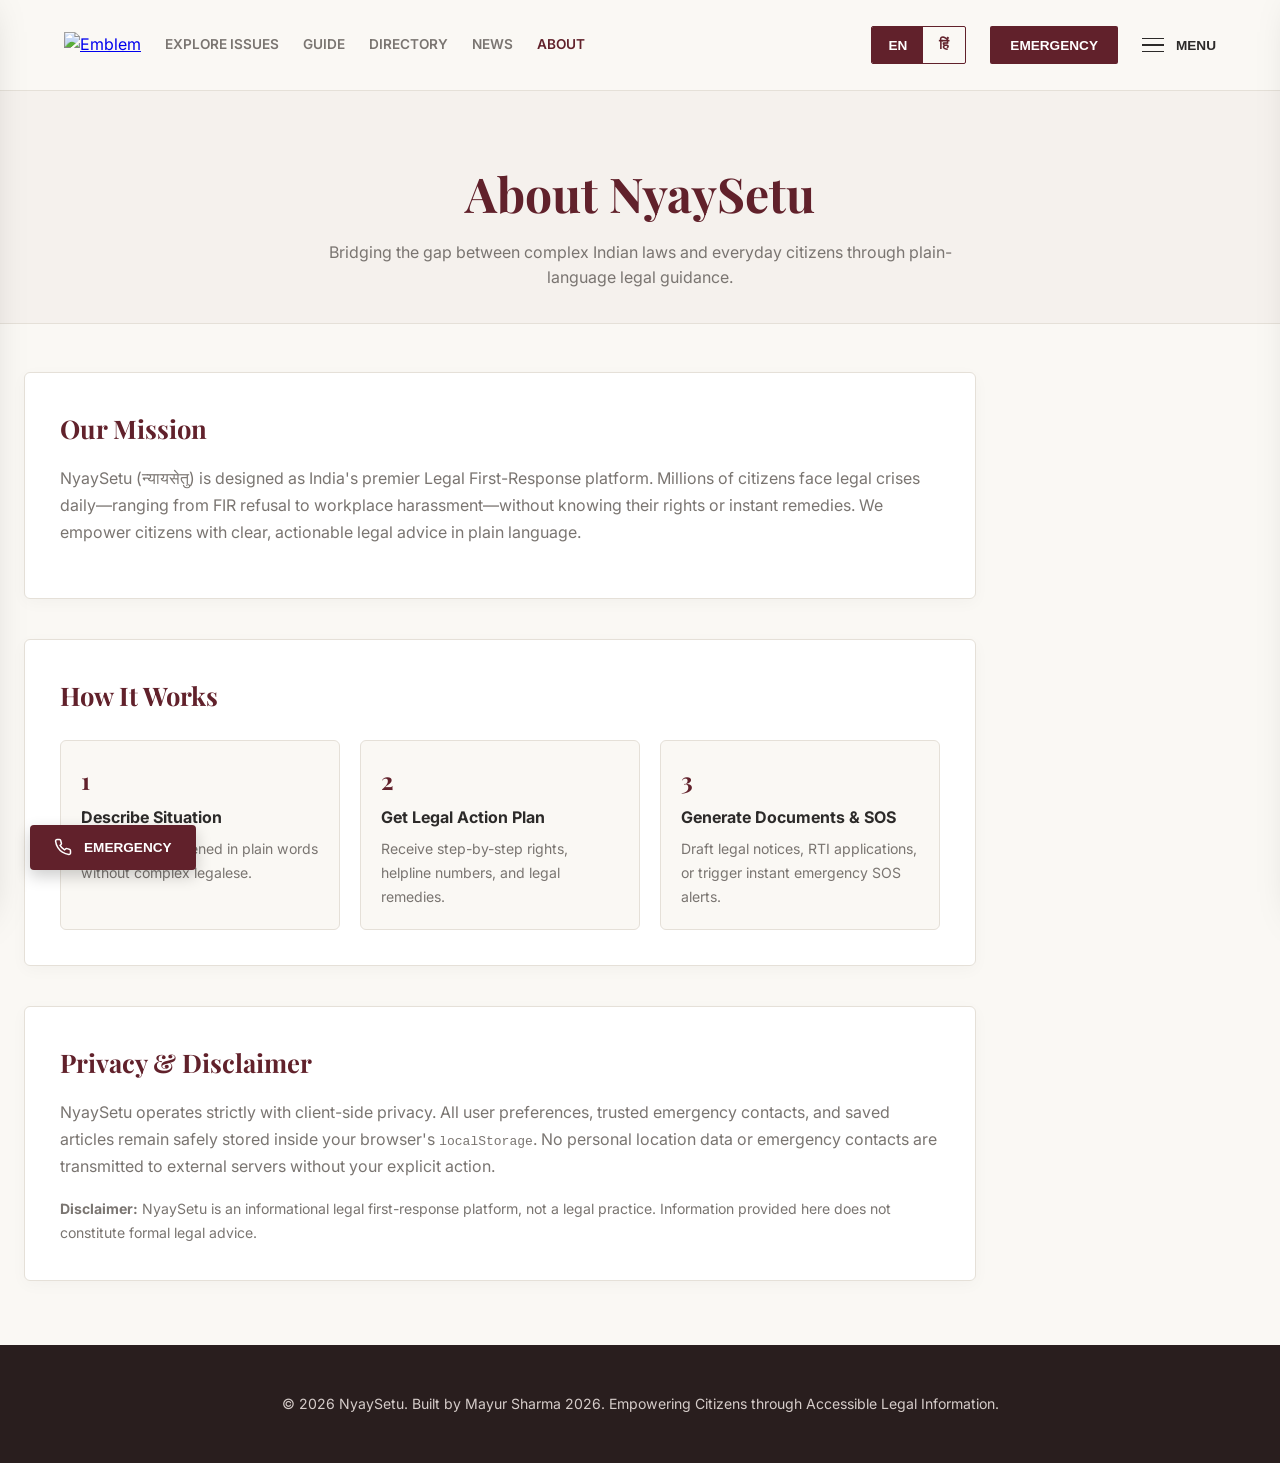
==== frontend/about.html @ e7c4786b "Organize project: frontend, data, scripts, docs" ====
<!DOCTYPE html>
<html lang="en">

<head>
    <meta charset="UTF-8">
    <meta name="viewport" content="width=device-width, initial-scale=1.0">
    <title>About NyayMitra | Legal First-Response System</title>
    <meta name="description"
        content="NyayMitra is India's first AI-assisted Legal First-Response System designed to make legal rights and emergency help accessible to every citizen.">
    <!-- Google Fonts -->
    <link rel="preconnect" href="https://fonts.googleapis.com">
    <link rel="preconnect" href="https://fonts.gstatic.com" crossorigin>
    <link
        href="https://fonts.googleapis.com/css2?family=Inter:wght@400;500;600;700&family=Playfair+Display:wght@500;600;700&display=swap"
        rel="stylesheet">
    <link rel="stylesheet" href="assets/panels.css">
    <style>
        :root {
            --bg-color: #FAF8F4;
            --card-bg: #FFFFFF;
            --primary-accent: #61212B;
            --primary-hover: #4A1525;
            --btn-cream: #EBDAC2;
            --text-primary: #2C2A29;
            --text-secondary: #7A7571;
            --border-color: #E5E0D8;
            --footer-bg: #291E1E;
            --font-body: 'Inter', sans-serif;
            --font-heading: 'Playfair Display', serif;
            --border-radius-card: 6px;
        }

        *,
        *::before,
        *::after {
            box-sizing: border-box;
            margin: 0;
            padding: 0;
        }

        body {
            font-family: var(--font-body);
            background-color: var(--bg-color);
            color: var(--text-primary);
            line-height: 1.6;
        }

        .container {
            max-width: 1000px;
            margin: 0 auto;
            padding: 0 24px;
        }

        .navbar {
            position: sticky;
            top: 0;
            background-color: var(--bg-color);
            border-bottom: 1px solid var(--border-color);
            z-index: 1000;
            padding: 0;
        }

        .navbar .container {
            display: flex;
            align-items: center;
            justify-content: space-between;
            height: 90px;
            max-width: 1200px;
        }

        .navbar-left,
        .navbar-right {
            display: flex;
            align-items: center;
            height: 100%;
            gap: 1.5rem;
        }

        .logo {
            height: 60px;
            width: auto;
        }

        .nav-links {
            display: none;
        }

        @media (min-width: 1024px) {
            .nav-links {
                display: flex;
                align-items: center;
                gap: 1.5rem;
            }

            .nav-links a {
                text-transform: uppercase;
                font-size: 0.85rem;
                font-weight: 600;
                color: var(--text-secondary);
                text-decoration: none;
            }

            .nav-links a:hover,
            .nav-links a.active {
                color: var(--primary-accent);
            }
        }

        .lang-toggle {
            display: flex;
            border: 1px solid var(--primary-accent);
            border-radius: 2px;
            overflow: hidden;
            height: 38px;
        }

        .lang-toggle button {
            padding: 0 1rem;
            font-size: 0.85rem;
            font-weight: 600;
            border: none;
            background: transparent;
            cursor: pointer;
        }

        .lang-toggle .active {
            background-color: var(--primary-accent);
            color: white;
        }

        .lang-toggle .inactive {
            color: var(--primary-accent);
        }

        .btn-emergency {
            background-color: var(--primary-accent);
            color: white;
            padding: 0 1.25rem;
            height: 38px;
            border-radius: 2px;
            font-size: 0.85rem;
            font-weight: 600;
            text-transform: uppercase;
            display: flex;
            align-items: center;
            gap: 0.5rem;
            cursor: pointer;
            border: none;
        }

        .btn-menu {
            display: flex;
            align-items: center;
            gap: 0.75rem;
            font-size: 0.85rem;
            font-weight: 600;
            text-transform: uppercase;
            color: var(--text-primary);
            cursor: pointer;
            border: none;
            background: none;
        }

        .hamburger-icon {
            display: flex;
            flex-direction: column;
            gap: 5px;
        }

        .hamburger-icon span {
            width: 22px;
            height: 1.5px;
            background-color: var(--text-primary);
        }

        .hero-mini {
            padding: 4rem 24px 2rem;
            text-align: center;
            background-color: rgba(97, 33, 43, 0.03);
            border-bottom: 1px solid var(--border-color);
        }

        .hero-mini h1 {
            font-family: var(--font-heading);
            font-size: clamp(2rem, 4vw, 3rem);
            color: var(--primary-accent);
            margin-bottom: 0.5rem;
        }

        .hero-mini p {
            color: var(--text-secondary);
            max-width: 650px;
            margin: 0 auto;
        }

        .content-section {
            margin: 3rem 0;
            display: flex;
            flex-direction: column;
            gap: 2.5rem;
        }

        .card-box {
            background: var(--card-bg);
            border: 1px solid var(--border-color);
            border-radius: var(--border-radius-card);
            padding: 2.2rem;
            box-shadow: 0 4px 16px rgba(0, 0, 0, 0.03);
        }

        .card-box h2 {
            font-family: var(--font-heading);
            color: var(--primary-accent);
            font-size: 1.6rem;
            margin-bottom: 1rem;
        }

        .card-box p {
            color: var(--text-secondary);
            line-height: 1.7;
            margin-bottom: 1rem;
        }

        .how-grid {
            display: grid;
            grid-template-columns: repeat(auto-fit, minmax(260px, 1fr));
            gap: 20px;
            margin-top: 1.5rem;
        }

        .step-box {
            background: var(--bg-color);
            padding: 1.25rem;
            border-radius: 6px;
            border: 1px solid var(--border-color);
        }

        .step-num {
            font-family: var(--font-heading);
            font-size: 1.5rem;
            font-weight: 700;
            color: var(--primary-accent);
        }

        .step-title {
            font-weight: 700;
            margin: 6px 0;
        }

        .floating-emergency {
            position: fixed;
            bottom: 30px;
            left: 30px;
            background-color: var(--primary-accent);
            color: white;
            padding: 0.85rem 1.5rem;
            border-radius: 4px;
            font-size: 0.85rem;
            font-weight: 600;
            text-transform: uppercase;
            display: flex;
            align-items: center;
            gap: 0.75rem;
            box-shadow: 0 6px 16px rgba(0, 0, 0, 0.2);
            z-index: 1000;
            border: none;
            cursor: pointer;
        }

        footer {
            background: var(--footer-bg);
            color: #D5CCC9;
            padding: 3rem 0;
            margin-top: 4rem;
            font-size: 0.88rem;
        }
    </style>
</head>

<body>
    <!-- Navbar -->
    <nav class="navbar">
        <div class="container">
            <div class="navbar-left">
                <a href="index.html"><img src="https://upload.wikimedia.org/wikipedia/commons/5/55/Emblem_of_India.svg"
                        alt="Emblem" class="logo"></a>
                <div class="nav-links">
                    <a href="explore.html">Explore Issues</a>
                    <a href="index.html">Guide</a>
                    <a href="directory.html">Directory</a>
                    <a href="news.html">News</a>
                    <a href="about.html" class="active">About</a>
                </div>
            </div>
            <div class="navbar-right">
                <div class="lang-toggle">
                    <button class="active">EN</button>
                    <button class="inactive">हिं</button>
                </div>
                <button class="btn-emergency">EMERGENCY</button>
                <button class="btn-menu" id="mobileMenuBtn">
                    <div class="hamburger-icon"><span></span><span></span><span></span></div>
                    MENU
                </button>
            </div>
        </div>
    </nav>

    <header class="hero-mini">
        <div class="container">
            <h1>About NyaySetu</h1>
            <p>Bridging the gap between complex Indian laws and everyday citizens through plain-language legal guidance.
            </p>
        </div>
    </header>

    <main class="container content-section">
        <div class="card-box">
            <h2>Our Mission</h2>
            <p>NyaySetu (न्यायसेतु) is designed as India's premier Legal First-Response platform. Millions of citizens
                face legal crises daily—ranging from FIR refusal to workplace harassment—without knowing their rights or
                instant remedies. We empower citizens with clear, actionable legal advice in plain language.</p>
        </div>

        <div class="card-box" id="how-it-works">
            <h2>How It Works</h2>
            <div class="how-grid">
                <div class="step-box">
                    <div class="step-num">1</div>
                    <div class="step-title">Describe Situation</div>
                    <p style="font-size:0.88rem; margin:0;">Enter what happened in plain words without complex legalese.
                    </p>
                </div>
                <div class="step-box">
                    <div class="step-num">2</div>
                    <div class="step-title">Get Legal Action Plan</div>
                    <p style="font-size:0.88rem; margin:0;">Receive step-by-step rights, helpline numbers, and legal
                        remedies.</p>
                </div>
                <div class="step-box">
                    <div class="step-num">3</div>
                    <div class="step-title">Generate Documents & SOS</div>
                    <p style="font-size:0.88rem; margin:0;">Draft legal notices, RTI applications, or trigger instant
                        emergency SOS alerts.</p>
                </div>
            </div>
        </div>

        <div class="card-box" id="privacy">
            <h2>Privacy & Disclaimer</h2>
            <p>NyaySetu operates strictly with client-side privacy. All user preferences, trusted emergency contacts,
                and saved articles remain safely stored inside your browser's <code>localStorage</code>. No personal
                location data or emergency contacts are transmitted to external servers without your explicit action.
            </p>
            <p style="font-size:0.88rem; color:var(--text-secondary); margin:0;"><strong>Disclaimer:</strong> NyaySetu
                is an informational legal first-response platform, not a legal practice. Information provided here does
                not constitute formal legal advice.</p>
        </div>
    </main>

    <button class="floating-emergency">
        <svg width="18" height="18" viewBox="0 0 24 24" fill="none" stroke="currentColor" stroke-width="2">
            <path
                d="M22 16.92v3a2 2 0 0 1-2.18 2 19.79 19.79 0 0 1-8.63-3.07 19.5 19.5 0 0 1-6-6 19.79 19.79 0 0 1-3.07-8.67A2 2 0 0 1 4.11 2h3a2 2 0 0 1 2 1.72 12.84 12.84 0 0 0 .7 2.81 2 2 0 0 1-.45 2.11L8.09 9.91a16 16 0 0 0 6 6l1.27-1.27a2 2 0 0 1 2.11-.45 12.84 12.84 0 0 0 2.81.7A2 2 0 0 1 22 16.92z">
            </path>
        </svg>
        Emergency
    </button>

    <footer>
        <div class="container" style="text-align: center;">
            <p>© 2026 NyaySetu. Built by Mayur Sharma 2026. Empowering Citizens through Accessible Legal Information.
            </p>
        </div>
    </footer>

    <script src="assets/emergency.js"></script>
    <script src="assets/menu.js"></script>
</body>

</html>
---- frontend/assets/panels.css ----
/* ==========================================
   NYAYSETU SHARED PANELS STYLES (panels.css)
   Theme: Maroon (#61212B / #4A1525) + Cream (#FAF8F4)
   ========================================== */

/* Dark & High Contrast Themes */
body.dark-theme {
    --bg-color: #1a1616 !important;
    --card-bg: #262020 !important;
    --text-primary: #f3ede7 !important;
    --text-secondary: #b5aba6 !important;
    --border-color: #3b3232 !important;
    --footer-bg: #120e0e !important;
    --primary-accent: #9e3d4c !important;
    --primary-hover: #b8495a !important;
}

body.dark-theme .navbar {
    background-color: var(--bg-color) !important;
    border-bottom-color: var(--border-color) !important;
}

body.high-contrast {
    --bg-color: #000000 !important;
    --card-bg: #121212 !important;
    --text-primary: #ffffff !important;
    --text-secondary: #ffffff !important;
    --border-color: #ffffff !important;
    --primary-accent: #ff3344 !important;
    --primary-hover: #ff6677 !important;
}

body.font-size-sm {
    font-size: 14px !important;
}
body.font-size-lg {
    font-size: 18px !important;
}

/* Scroll Lock */
body.nyay-panel-open {
    overflow: hidden !important;
}

/* Backdrop Overlay */
.nyay-overlay {
    position: fixed;
    top: 0;
    left: 0;
    width: 100vw;
    height: 100vh;
    background: rgba(20, 10, 12, 0.55);
    backdrop-filter: blur(4px);
    -webkit-backdrop-filter: blur(4px);
    z-index: 99998;
    opacity: 0;
    visibility: hidden;
    transition: opacity 0.3s cubic-bezier(0.22, 1, 0.36, 1), visibility 0.3s ease;
}

.nyay-overlay.active {
    opacity: 1;
    visibility: visible;
}

/* Common Drawer Base */
.nyay-drawer {
    position: fixed;
    z-index: 99999;
    background-color: var(--bg-color, #FAF8F4);
    color: var(--text-primary, #2C2A29);
    box-shadow: 0 12px 40px rgba(0, 0, 0, 0.25);
    display: flex;
    flex-direction: column;
    overflow: hidden;
    transition: transform 0.35s cubic-bezier(0.22, 1, 0.36, 1);
}

/* ==========================================
   1. EMERGENCY PANEL STYLES
   ========================================== */
.nyay-emergency-drawer {
    top: 0;
    right: 0;
    width: 460px;
    max-width: 100vw;
    height: 100vh;
    transform: translateX(105%);
}

@media (max-width: 768px) {
    .nyay-emergency-drawer {
        top: auto;
        bottom: 0;
        left: 0;
        right: 0;
        width: 100vw;
        height: 90vh;
        max-height: 90vh;
        border-top-left-radius: 20px;
        border-top-right-radius: 20px;
        transform: translateY(105%);
    }
}

.nyay-emergency-drawer.open {
    transform: translate(0, 0) !important;
}

/* Header */
.nyay-emergency-header {
    background-color: var(--primary-accent, #61212B);
    color: #FFFFFF;
    padding: 1.25rem 1.5rem;
    display: flex;
    align-items: center;
    justify-content: space-between;
    box-shadow: 0 2px 10px rgba(0,0,0,0.15);
    flex-shrink: 0;
}

.nyay-emergency-header h2 {
    font-family: var(--font-heading, 'Playfair Display', serif);
    font-size: 1.25rem;
    font-weight: 600;
    margin: 0;
    display: flex;
    align-items: center;
    gap: 0.6rem;
    color: #FFFFFF;
}

.nyay-emergency-header h2 svg {
    flex-shrink: 0;
    animation: pulse-ring 2s infinite;
}

@keyframes pulse-ring {
    0% { transform: scale(1); }
    50% { transform: scale(1.15); }
    100% { transform: scale(1); }
}

.nyay-drawer-close {
    background: rgba(255, 255, 255, 0.15);
    border: none;
    color: #FFFFFF;
    width: 36px;
    height: 36px;
    border-radius: 50%;
    display: flex;
    align-items: center;
    justify-content: center;
    cursor: pointer;
    transition: background 0.2s ease, transform 0.2s ease;
}

.nyay-drawer-close:hover {
    background: rgba(255, 255, 255, 0.3);
    transform: scale(1.05);
}

/* Body Content */
.nyay-drawer-body {
    flex-grow: 1;
    overflow-y: auto;
    padding: 1.5rem;
    display: flex;
    flex-direction: column;
    gap: 1.5rem;
}

/* Emergency Section Header */
.nyay-section-title {
    font-size: 0.85rem;
    font-weight: 700;
    text-transform: uppercase;
    letter-spacing: 0.08em;
    color: var(--primary-accent, #61212B);
    margin-bottom: 0.75rem;
    display: flex;
    align-items: center;
    justify-content: space-between;
}

/* Quick Call Grid */
.nyay-call-grid {
    display: grid;
    grid-template-columns: repeat(2, 1fr);
    gap: 10px;
}

@media (max-width: 380px) {
    .nyay-call-grid {
        grid-template-columns: 1fr;
    }
}

.nyay-call-card {
    background-color: var(--card-bg, #FFFFFF);
    border: 1px solid var(--border-color, #E5E0D8);
    border-radius: var(--border-radius-card, 8px);
    padding: 0.9rem;
    display: flex;
    flex-direction: column;
    justify-content: space-between;
    text-decoration: none;
    color: var(--text-primary, #2C2A29);
    transition: transform 0.2s ease, box-shadow 0.2s ease, border-color 0.2s ease;
    position: relative;
    overflow: hidden;
}

.nyay-call-card::before {
    content: '';
    position: absolute;
    top: 0;
    left: 0;
    width: 4px;
    height: 100%;
    background-color: var(--card-accent, var(--primary-accent));
}

.nyay-call-card:hover {
    transform: translateY(-2px);
    box-shadow: 0 6px 16px rgba(0, 0, 0, 0.08);
    border-color: var(--card-accent, var(--primary-accent));
}

.nyay-call-num {
    font-size: 1.15rem;
    font-weight: 700;
    color: var(--card-accent, var(--primary-accent));
    margin-bottom: 4px;
    display: flex;
    align-items: center;
    gap: 6px;
}

.nyay-call-label {
    font-size: 0.82rem;
    color: var(--text-secondary, #7A7571);
    font-weight: 500;
    line-height: 1.3;
}

.nyay-call-btn-ic {
    display: inline-flex;
    align-items: center;
    gap: 4px;
    font-size: 0.75rem;
    font-weight: 600;
    color: var(--primary-accent, #61212B);
    margin-top: 8px;
}

/* SOS Section */
.nyay-sos-box {
    background: linear-gradient(135deg, rgba(211, 47, 47, 0.08) 0%, rgba(97, 33, 43, 0.05) 100%);
    border: 1.5px dashed #d32f2f;
    border-radius: var(--border-radius-card, 8px);
    padding: 1.25rem;
}

.nyay-sos-btn {
    width: 100%;
    background-color: #d32f2f;
    color: #FFFFFF;
    font-weight: 700;
    font-size: 0.95rem;
    padding: 0.85rem 1rem;
    border-radius: var(--border-radius-sm, 4px);
    text-transform: uppercase;
    letter-spacing: 0.05em;
    display: flex;
    align-items: center;
    justify-content: center;
    gap: 0.6rem;
    box-shadow: 0 4px 14px rgba(211, 47, 47, 0.35);
    transition: background 0.2s ease, transform 0.2s ease;
    cursor: pointer;
}

.nyay-sos-btn:hover {
    background-color: #b71c1c;
    transform: translateY(-2px);
}

.nyay-sos-status {
    font-size: 0.8rem;
    color: var(--text-secondary);
    margin: 8px 0;
    text-align: center;
}

.nyay-sos-actions {
    display: grid;
    grid-template-columns: 1fr 1fr;
    gap: 8px;
    margin-top: 10px;
}

.nyay-sos-share-btn {
    display: flex;
    align-items: center;
    justify-content: center;
    gap: 6px;
    padding: 0.65rem 0.5rem;
    font-size: 0.8rem;
    font-weight: 600;
    border-radius: var(--border-radius-sm, 4px);
    text-decoration: none;
    transition: filter 0.2s ease, transform 0.2s ease;
    border: none;
    cursor: pointer;
}

.nyay-sos-share-btn.wa {
    background-color: #25D366;
    color: #FFFFFF;
}
.nyay-sos-share-btn.sms {
    background-color: var(--primary-accent, #61212B);
    color: #FFFFFF;
}

.nyay-sos-share-btn:hover {
    filter: brightness(0.92);
    transform: translateY(-1px);
}

/* Trusted Contacts */
.nyay-contacts-list {
    display: flex;
    flex-direction: column;
    gap: 8px;
    margin-bottom: 10px;
}

.nyay-contact-card {
    background-color: var(--card-bg, #FFFFFF);
    border: 1px solid var(--border-color, #E5E0D8);
    border-radius: var(--border-radius-sm, 4px);
    padding: 0.75rem 0.9rem;
    display: flex;
    align-items: center;
    justify-content: space-between;
}

.nyay-contact-info {
    display: flex;
    flex-direction: column;
}

.nyay-contact-name {
    font-weight: 600;
    font-size: 0.9rem;
}

.nyay-contact-phone {
    font-size: 0.8rem;
    color: var(--text-secondary);
}

.nyay-contact-del {
    background: none;
    border: none;
    color: #d32f2f;
    cursor: pointer;
    padding: 4px;
    display: flex;
    align-items: center;
    justify-content: center;
    border-radius: 4px;
}

.nyay-contact-del:hover {
    background: rgba(211, 47, 47, 0.1);
}

.nyay-add-contact-form {
    display: flex;
    flex-direction: column;
    gap: 8px;
    background-color: var(--card-bg, #FFFFFF);
    border: 1px solid var(--border-color, #E5E0D8);
    border-radius: var(--border-radius-sm, 4px);
    padding: 0.9rem;
}

.nyay-add-contact-inputs {
    display: grid;
    grid-template-columns: 1fr 1fr;
    gap: 8px;
}

.nyay-add-contact-inputs input {
    border: 1px solid var(--border-color);
    padding: 0.5rem 0.75rem;
    border-radius: 4px;
    font-size: 0.85rem;
    background-color: var(--bg-color);
}

.nyay-btn-sm {
    background-color: var(--primary-accent);
    color: #FFFFFF;
    font-weight: 600;
    font-size: 0.8rem;
    padding: 0.5rem 0.75rem;
    border-radius: 4px;
    align-self: flex-end;
    cursor: pointer;
    border: none;
}
.nyay-btn-sm:hover {
    background-color: var(--primary-hover);
}

/* Accordion Section */
.nyay-accordion-list {
    display: flex;
    flex-direction: column;
    gap: 8px;
}

.nyay-accordion-item {
    background-color: var(--card-bg, #FFFFFF);
    border: 1px solid var(--border-color, #E5E0D8);
    border-radius: var(--border-radius-card, 6px);
    overflow: hidden;
    transition: border-color 0.2s ease;
}

.nyay-accordion-item.active {
    border-color: var(--primary-accent);
}

.nyay-accordion-header {
    width: 100%;
    padding: 0.9rem 1rem;
    display: flex;
    align-items: center;
    justify-content: space-between;
    font-weight: 600;
    font-size: 0.9rem;
    color: var(--text-primary);
    text-align: left;
    background: none;
    border: none;
    cursor: pointer;
}

.nyay-accordion-header svg {
    transition: transform 0.3s ease;
    flex-shrink: 0;
    margin-left: 8px;
}

.nyay-accordion-item.active .nyay-accordion-header svg {
    transform: rotate(180deg);
}

.nyay-accordion-content {
    max-height: 0;
    overflow: hidden;
    transition: max-height 0.35s ease, padding 0.35s ease;
    padding: 0 1rem;
    background-color: rgba(97, 33, 43, 0.02);
}

.nyay-accordion-item.active .nyay-accordion-content {
    max-height: 500px;
    padding: 0.5rem 1rem 1rem 1rem;
    border-top: 1px solid var(--border-color);
}

.nyay-accordion-content ul {
    margin: 0;
    padding-left: 1.2rem;
    font-size: 0.85rem;
    color: var(--text-secondary);
    line-height: 1.6;
}

.nyay-accordion-content li {
    margin-bottom: 6px;
}

.nyay-accordion-link {
    display: inline-block;
    margin-top: 10px;
    font-size: 0.8rem;
    font-weight: 700;
    color: var(--primary-accent);
    text-decoration: none;
}
.nyay-accordion-link:hover {
    text-decoration: underline;
}

/* Footer Disclaimer */
.nyay-emergency-disclaimer {
    font-size: 0.78rem;
    color: var(--text-secondary);
    background-color: rgba(97, 33, 43, 0.05);
    border-left: 3px solid var(--primary-accent);
    padding: 0.75rem 1rem;
    border-radius: 0 4px 4px 0;
    line-height: 1.4;
    margin-top: auto;
}

/* ==========================================
   2. MENU PANEL STYLES
   ========================================== */
.nyay-menu-drawer {
    top: 0;
    left: 0;
    width: 380px;
    max-width: 88vw;
    height: 100vh;
    transform: translateX(-105%);
}

.nyay-menu-drawer.open {
    transform: translateX(0) !important;
}

.nyay-menu-header {
    padding: 1.25rem 1.5rem;
    border-bottom: 1px solid var(--border-color);
    display: flex;
    align-items: center;
    justify-content: space-between;
    background-color: var(--bg-color);
    flex-shrink: 0;
}

.nyay-menu-brand {
    display: flex;
    align-items: center;
    gap: 10px;
    font-family: var(--font-heading);
    font-size: 1.25rem;
    font-weight: 700;
    color: var(--primary-accent);
}

.nyay-menu-brand img {
    height: 32px;
    width: auto;
}

.nyay-menu-controls {
    display: flex;
    align-items: center;
    gap: 10px;
}

/* Nav Groups */
.nyay-menu-body {
    flex-grow: 1;
    overflow-y: auto;
    padding: 1.25rem 1.5rem;
    display: flex;
    flex-direction: column;
    gap: 1.5rem;
}

.nyay-nav-group-label {
    font-size: 0.75rem;
    font-weight: 700;
    text-transform: uppercase;
    letter-spacing: 0.08em;
    color: var(--text-secondary);
    margin-bottom: 0.5rem;
}

.nyay-nav-links-list {
    display: flex;
    flex-direction: column;
    gap: 4px;
}

.nyay-nav-link {
    display: flex;
    align-items: center;
    gap: 12px;
    padding: 0.65rem 0.85rem;
    border-radius: var(--border-radius-card, 6px);
    color: var(--text-primary);
    font-size: 0.92rem;
    font-weight: 500;
    text-decoration: none;
    transition: background-color 0.2s ease, color 0.2s ease;
}

.nyay-nav-link svg {
    color: var(--text-secondary);
    flex-shrink: 0;
    transition: color 0.2s ease;
}

.nyay-nav-link:hover {
    background-color: rgba(97, 33, 43, 0.06);
    color: var(--primary-accent);
}

.nyay-nav-link:hover svg {
    color: var(--primary-accent);
}

.nyay-nav-link.active {
    background-color: var(--primary-accent);
    color: #FFFFFF !important;
    font-weight: 600;
}

.nyay-nav-link.active svg {
    color: #FFFFFF !important;
}

.nyay-nav-link.emergency-link {
    color: #d32f2f;
    font-weight: 600;
}

.nyay-nav-link.emergency-link svg {
    color: #d32f2f;
}

/* Accessibility Settings Toolbar */
.nyay-access-box {
    background-color: var(--card-bg, #FFFFFF);
    border: 1px solid var(--border-color, #E5E0D8);
    border-radius: var(--border-radius-card, 6px);
    padding: 1rem;
    display: flex;
    flex-direction: column;
    gap: 12px;
}

.nyay-access-row {
    display: flex;
    align-items: center;
    justify-content: space-between;
    font-size: 0.85rem;
}

.nyay-btn-group {
    display: flex;
    border: 1px solid var(--border-color);
    border-radius: 4px;
    overflow: hidden;
}

.nyay-btn-group button {
    padding: 4px 10px;
    font-size: 0.8rem;
    font-weight: 600;
    background: transparent;
    border: none;
    border-right: 1px solid var(--border-color);
    cursor: pointer;
}

.nyay-btn-group button:last-child {
    border-right: none;
}

.nyay-btn-group button.active {
    background-color: var(--primary-accent);
    color: #FFFFFF;
}

.nyay-toggle-btn {
    padding: 5px 12px;
    border-radius: 20px;
    font-size: 0.78rem;
    font-weight: 600;
    border: 1px solid var(--border-color);
    background: transparent;
    cursor: pointer;
    transition: all 0.2s ease;
}

.nyay-toggle-btn.active {
    background-color: var(--primary-accent);
    color: #FFFFFF;
    border-color: var(--primary-accent);
}

/* Share Button */
.nyay-share-btn {
    width: 100%;
    padding: 0.75rem;
    background-color: var(--btn-cream, #EBDAC2);
    color: var(--primary-accent, #61212B);
    border: none;
    border-radius: var(--border-radius-card, 6px);
    font-size: 0.88rem;
    font-weight: 700;
    display: flex;
    align-items: center;
    justify-content: center;
    gap: 8px;
    cursor: pointer;
    transition: background 0.2s ease, transform 0.2s ease;
}

.nyay-share-btn:hover {
    background-color: #e0caae;
    transform: translateY(-1px);
}

/* Toast Notification */
.nyay-toast {
    position: fixed;
    bottom: 24px;
    left: 50%;
    transform: translateX(-50%) translateY(100px);
    background-color: var(--primary-accent, #61212B);
    color: #FFFFFF;
    padding: 10px 20px;
    border-radius: 30px;
    font-size: 0.88rem;
    font-weight: 600;
    box-shadow: 0 8px 24px rgba(0,0,0,0.25);
    z-index: 100000;
    opacity: 0;
    transition: opacity 0.3s ease, transform 0.3s ease;
    pointer-events: none;
}

.nyay-toast.show {
    opacity: 1;
    transform: translateX(-50%) translateY(0);
}
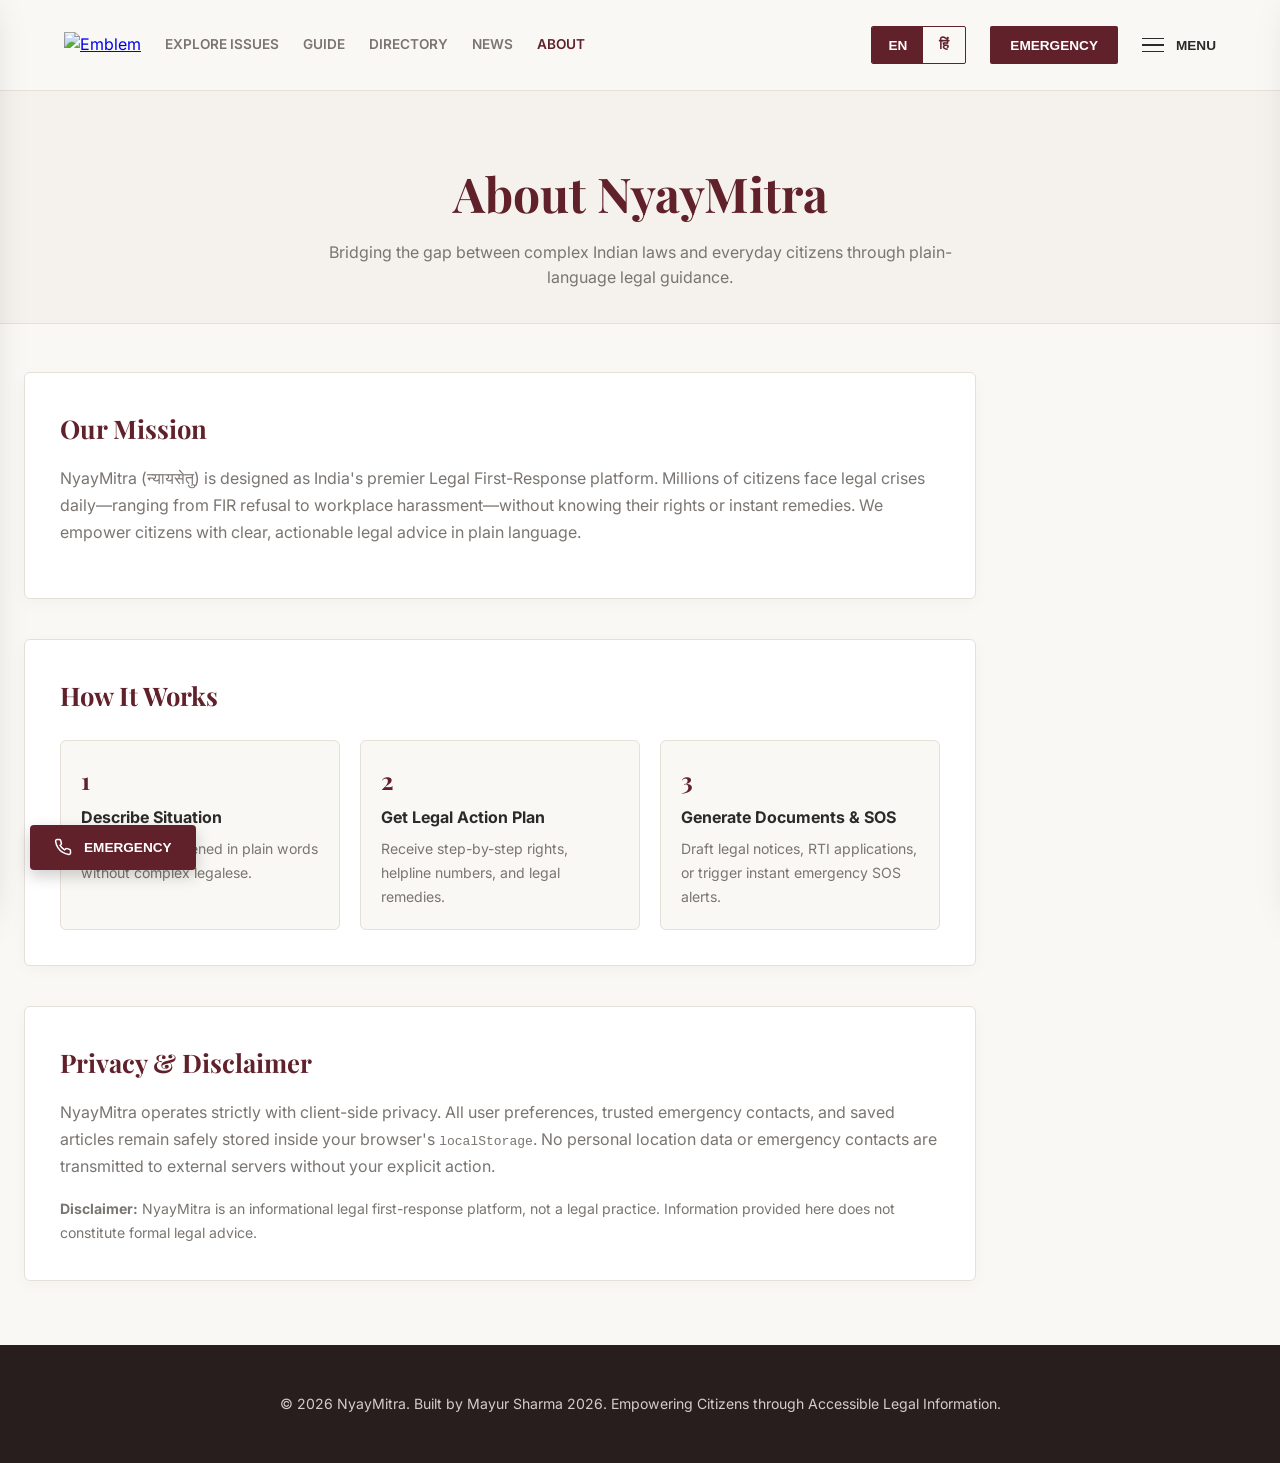
==== commit 3bcf44ed: "Add Consumer Protection Act 2019 corpus (verified)" ====
--- a/frontend/about.html
+++ b/frontend/about.html
@@ -308,7 +308,7 @@
 
     <header class="hero-mini">
         <div class="container">
-            <h1>About NyaySetu</h1>
+            <h1>About NyayMitra</h1>
             <p>Bridging the gap between complex Indian laws and everyday citizens through plain-language legal guidance.
             </p>
         </div>
@@ -317,7 +317,7 @@
     <main class="container content-section">
         <div class="card-box">
             <h2>Our Mission</h2>
-            <p>NyaySetu (न्यायसेतु) is designed as India's premier Legal First-Response platform. Millions of citizens
+            <p>NyayMitra (न्यायसेतु) is designed as India's premier Legal First-Response platform. Millions of citizens
                 face legal crises daily—ranging from FIR refusal to workplace harassment—without knowing their rights or
                 instant remedies. We empower citizens with clear, actionable legal advice in plain language.</p>
         </div>
@@ -348,11 +348,11 @@
 
         <div class="card-box" id="privacy">
             <h2>Privacy & Disclaimer</h2>
-            <p>NyaySetu operates strictly with client-side privacy. All user preferences, trusted emergency contacts,
+            <p>NyayMitra operates strictly with client-side privacy. All user preferences, trusted emergency contacts,
                 and saved articles remain safely stored inside your browser's <code>localStorage</code>. No personal
                 location data or emergency contacts are transmitted to external servers without your explicit action.
             </p>
-            <p style="font-size:0.88rem; color:var(--text-secondary); margin:0;"><strong>Disclaimer:</strong> NyaySetu
+            <p style="font-size:0.88rem; color:var(--text-secondary); margin:0;"><strong>Disclaimer:</strong> NyayMitra
                 is an informational legal first-response platform, not a legal practice. Information provided here does
                 not constitute formal legal advice.</p>
         </div>
@@ -369,7 +369,7 @@
 
     <footer>
         <div class="container" style="text-align: center;">
-            <p>© 2026 NyaySetu. Built by Mayur Sharma 2026. Empowering Citizens through Accessible Legal Information.
+            <p>© 2026 NyayMitra. Built by Mayur Sharma 2026. Empowering Citizens through Accessible Legal Information.
             </p>
         </div>
     </footer>
